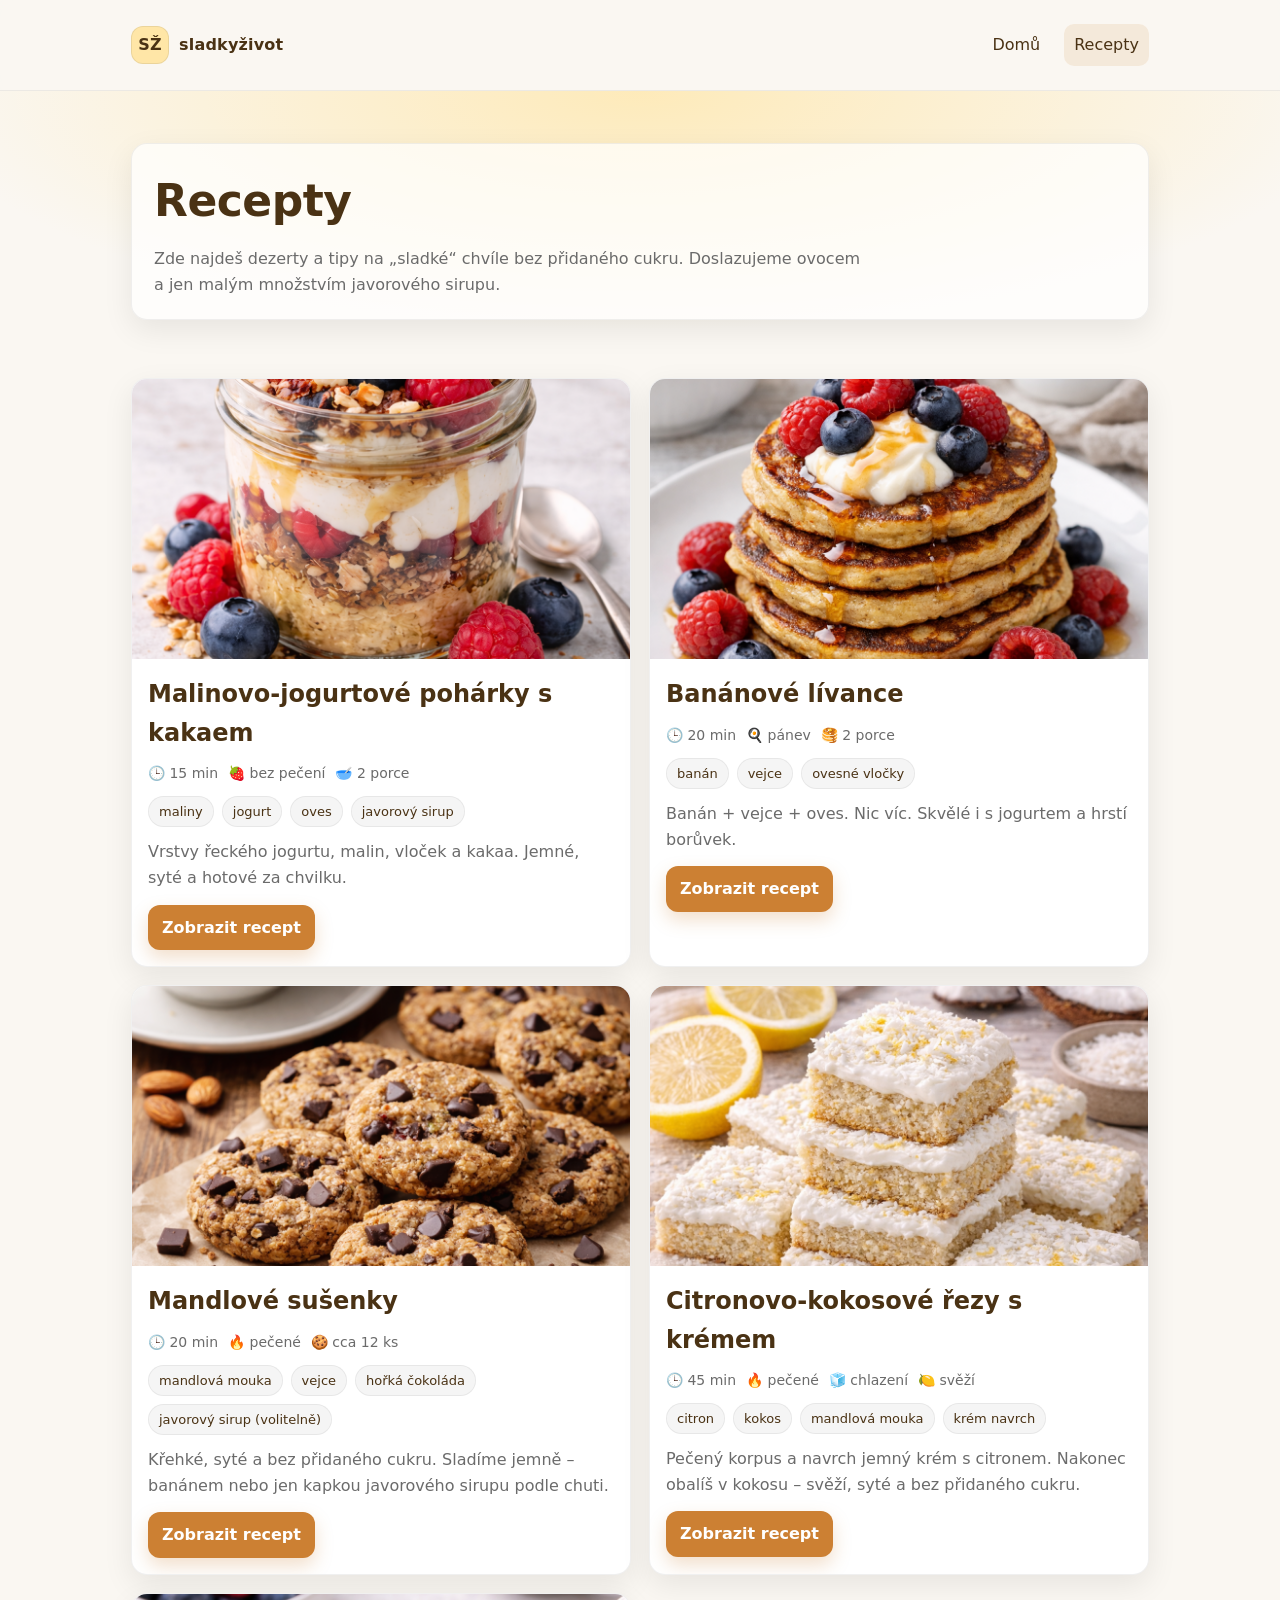
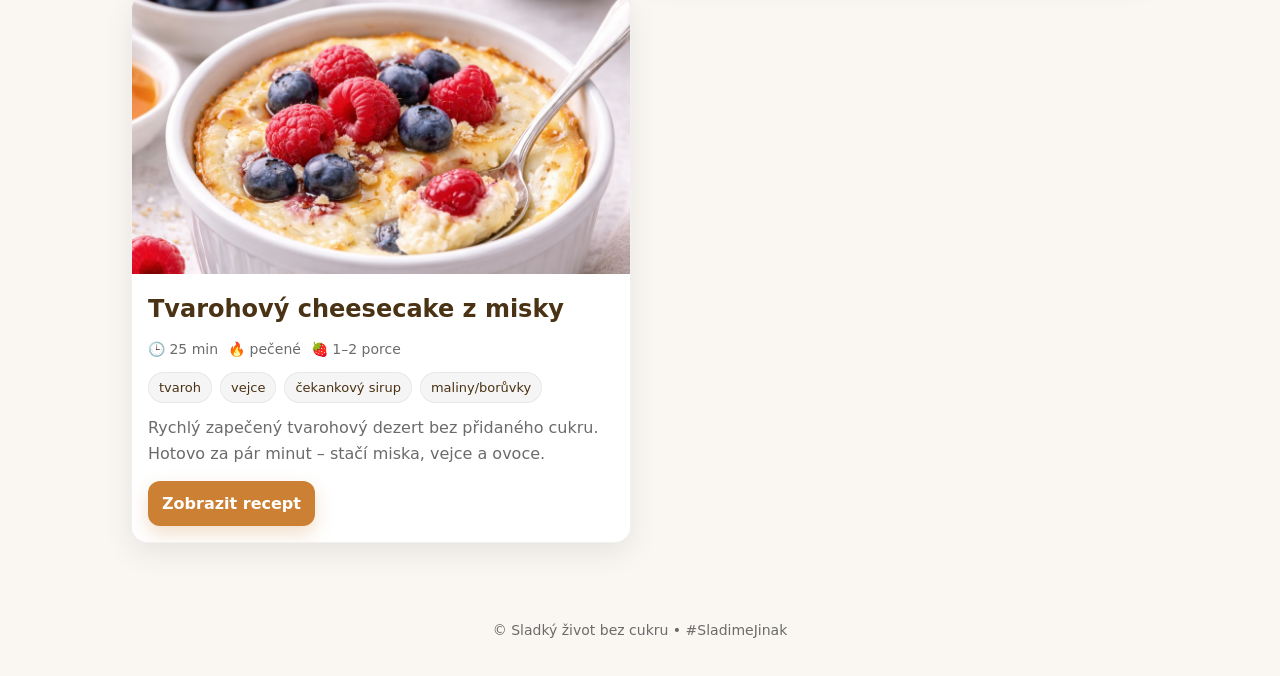
==== recepty.html @ b485aa9c "feat: Add umami web tracking analyzer" ====
<!DOCTYPE html>

<html lang="cs">
 <head>
  <meta charset="utf-8"/>
  <meta content="width=device-width,initial-scale=1" name="viewport"/>
  <title>Recepty • Sladký život bez cukru</title>
  <meta content="Dezerty bez přidaného cukru: jednoduché recepty, které doslazuje ovoce nebo malé množství javorového sirupu." name="description"/>
  <link href="assets/css/styles.css" rel="stylesheet"/>
  <script defer src="https://cloud.umami.is/script.js" data-website-id="2ecc7bef-0c24-413a-a776-a71b68c7d9f5"></script>
 </head>
 <body>
  <header class="site-header">
   <div class="container nav">
    <a class="brand" href="index.html">
     <span class="brand-badge">SŽ</span>
     <span>sladkyživot</span>
    </a>
    <nav aria-label="Hlavní navigace" class="nav-links">
     <a href="index.html">Domů</a>
     <a aria-current="page" href="recepty.html">Recepty</a>
    </nav>
   </div>
  </header>
  <main>
   <section class="hero">
    <div class="container">
     <div class="hero-card">
      <h1>Recepty</h1>
      <p>
       Zde najdeš dezerty a tipy na „sladké“ chvíle bez přidaného cukru.
          Doslazujeme ovocem a jen malým množstvím javorového sirupu.
      </p>
     </div>
    </div>
   </section>
   <section class="container">
    <div class="grid cols-2">
     <article class="card">
      <img alt="Malinovo-jogurtový pohárek s ovocem" loading="lazy" src="assets/img/recepty/malinovo-jogurtove-poharky.png"/>
      <div class="card-body">
       <h2>Malinovo‑jogurtové pohárky s kakaem</h2>
       <div class="meta">
        <span>🕒 15 min</span>
        <span>🍓 bez pečení</span>
        <span>🥣 2 porce</span>
       </div>
       <div class="badges">
        <span class="badge">maliny</span>
        <span class="badge">jogurt</span>
        <span class="badge">oves</span>
        <span class="badge">javorový sirup</span>
       </div>
       <p style="margin-top:12px;">
        Vrstvy řeckého jogurtu, malin, vloček a kakaa. Jemné, syté a hotové za chvilku.
       </p>
       <p style="margin-top:14px;">
        <a class="btn" href="recepty/malinovo-jogurtove-poharky.html">Zobrazit recept</a>
       </p>
      </div>
     </article>
     <article class="card">
      <img alt="Banánové lívance s ovocem a javorovým sirupem" loading="lazy" src="assets/img/recepty/bananove-livance.png"/>
      <div class="card-body">
       <h2>Banánové lívance</h2>
       <div class="meta">
        <span>🕒 20 min</span>
        <span>🍳 pánev</span>
        <span>🥞 2 porce</span>
       </div>
       <div class="badges">
        <span class="badge">banán</span>
        <span class="badge">vejce</span>
        <span class="badge">ovesné vločky</span>
       </div>
       <p style="margin-top:12px;">
        Banán + vejce + oves. Nic víc. Skvělé i s jogurtem a hrstí borůvek.
       </p>
       <p style="margin-top:14px;">
        <a class="btn" href="recepty/bananove-livance.html">Zobrazit recept</a>
       </p>
      </div>
     </article>
     <article class="card">
      <img alt="Mandlové sušenky bez přidaného cukru s čajem" loading="lazy" src="assets/img/recepty/mandlove-cookies-caj.png"/>
      <div class="card-body">
       <h2>Mandlové sušenky</h2>
       <div class="meta">
        <span>🕒 20 min</span>
        <span>🔥 pečené</span>
        <span>🍪 cca 12 ks</span>
       </div>
       <div class="badges">
        <span class="badge">mandlová mouka</span>
        <span class="badge">vejce</span>
        <span class="badge">hořká čokoláda</span>
        <span class="badge">javorový sirup (volitelně)</span>
       </div>
       <p style="margin-top:12px;">
        Křehké, syté a bez přidaného cukru. Sladíme jemně – banánem nebo jen kapkou javorového sirupu podle chuti.
       </p>
       <p style="margin-top:14px;">
        <a class="btn" href="recepty/mandlove-susenky.html">
         Zobrazit recept
        </a>
       </p>
      </div>
     </article>

     <article class="card">
      <img
        alt="Citronovo-kokosové řezy s krémem"
        loading="lazy"
        src="assets/img/recepty/citronovo-kokosove-rezy.png"
      />
      <div class="card-body">
        <h2>Citronovo-kokosové řezy s krémem</h2>
    
        <div class="meta">
          <span>🕒 45 min</span>
          <span>🔥 pečené</span>
          <span>🧊 chlazení</span>
          <span>🍋 svěží</span>
        </div>
    
        <div class="badges">
          <span class="badge">citron</span>
          <span class="badge">kokos</span>
          <span class="badge">mandlová mouka</span>
          <span class="badge">krém navrch</span>
        </div>
    
        <p style="margin-top:12px;">
          Pečený korpus a navrch jemný krém s citronem. Nakonec obalíš v kokosu – svěží, syté a bez přidaného cukru.
        </p>
    
        <p style="margin-top:14px;">
          <a class="btn" href="recepty/citronovo-kokosove-rezy.html">Zobrazit recept</a>
        </p>
      </div>
    </article>

    <article class="card">
      <img
        alt="Tvarohový cheesecake z misky s lesním ovocem"
        loading="lazy"
        src="assets/img/recepty/tvarohovy-cheesecake.png"
      />
      <div class="card-body">
        <h2>Tvarohový cheesecake z misky</h2>

        <div class="meta">
          <span>🕒 25 min</span>
          <span>🔥 pečené</span>
          <span>🍓 1–2 porce</span>
        </div>

        <div class="badges">
          <span class="badge">tvaroh</span>
          <span class="badge">vejce</span>
          <span class="badge">čekankový sirup</span>
          <span class="badge">maliny/borůvky</span>
        </div>

        <p style="margin-top:12px;">
          Rychlý zapečený tvarohový dezert bez přidaného cukru. Hotovo za pár minut – stačí miska, vejce a ovoce.
        </p>

        <p style="margin-top:14px;">
          <a class="btn" href="recepty/tvarohovy-cheesecake.html">Zobrazit recept</a>
        </p>
      </div>
    </article>
   
    </div>
    <div class="section">
     <!--
<p class="note">
        Tip: Recepty zatím přidáváš ručně – stačí zkopírovat jednu existující stránku receptu,
        přepsat text a změnit obrázek.
</p>
-->
    </div>
   </section>
  </main>
  <footer>
   © Sladký život bez cukru • #SladimeJinak
  </footer>
 </body>
</html>
---- assets/css/styles.css ----
:root{
  --bg:#faf7f2;
  --paper:#ffffff;
  --ink:#2b2b2b;
  --muted:#6b6b6b;
  --brand:#4a3214;
  --accent:#cc8033;
  --accent-2:#ffe6a7;
  --radius:16px;
  --shadow: 0 10px 30px rgba(0,0,0,.08);
}
*{box-sizing:border-box}
body{
  margin:0;
  font-family: system-ui, -apple-system, Segoe UI, Roboto, Arial, sans-serif;
  line-height:1.6;
  background:var(--bg);
  color:var(--ink);
}
.container{max-width:1050px;margin:0 auto;padding:24px 16px}

/* Header / nav */
.site-header{
  position:sticky;top:0;z-index:10;
  backdrop-filter:saturate(140%) blur(10px);
  background: rgba(250,247,242,.85);
  border-bottom:1px solid rgba(0,0,0,.06);
}
.nav{
  display:flex;align-items:center;justify-content:space-between;gap:14px;
}
.brand{
  display:flex;align-items:center;gap:10px;
  text-decoration:none;color:var(--brand);
  font-weight:800;letter-spacing:.2px;
}
.brand-badge{
  width:38px;height:38px;border-radius:12px;
  display:grid;place-items:center;
  background:var(--accent-2);
  border:1px solid rgba(0,0,0,.08);
  font-weight:900;
}
.nav a{color:var(--brand);text-decoration:none}
.nav-links{display:flex;align-items:center;gap:14px}
.nav-links a{padding:8px 10px;border-radius:10px}
.nav-links a[aria-current="page"],
.nav-links a:hover{background:rgba(204,128,51,.12)}

.btn{
  display:inline-flex;align-items:center;justify-content:center;
  background:var(--accent);
  color:white;text-decoration:none;
  padding:10px 14px;border-radius:12px;
  font-weight:700;
  box-shadow: 0 8px 18px rgba(204,128,51,.25);
}
.btn:hover{filter:brightness(.98)}
.btn.secondary{background:transparent;color:var(--brand);border:1px solid rgba(0,0,0,.12);box-shadow:none}

/* Hero */
.hero{
  background: radial-gradient(1200px 400px at 50% 0%, rgba(255,230,167,.75), transparent 60%);
  padding:28px 0 10px;
}
.hero-card{
  background:rgba(255,255,255,.7);
  border:1px solid rgba(0,0,0,.06);
  border-radius:var(--radius);
  box-shadow: var(--shadow);
  padding:22px;
}
.hero h1{margin:0;color:var(--brand);font-size:clamp(28px,4vw,44px);letter-spacing:-.5px}
.hero p{margin:10px 0 0;color:var(--muted);max-width:70ch}

/* Cards */
.grid{display:grid;gap:18px}
@media (min-width: 860px){.grid.cols-2{grid-template-columns:1fr 1fr}}
.card{
  background:var(--paper);
  border:1px solid rgba(0,0,0,.06);
  border-radius:var(--radius);
  box-shadow: var(--shadow);
  overflow:hidden;
}
.card-body{padding:16px}
.card h2,.card h3{margin:0 0 8px;color:var(--brand)}
.card p{margin:0;color:var(--muted)}
.card img{width:100%;height:240px;object-fit:cover;display:block}
@media (min-width: 860px){.card img{height:280px}}

.badges{display:flex;flex-wrap:wrap;gap:8px;margin-top:12px}
.badge{
  font-size:13px;line-height:1;
  padding:8px 10px;border-radius:999px;
  background:rgba(0,0,0,.04);
  border:1px solid rgba(0,0,0,.06);
  color:var(--brand);
}

.meta{display:flex;flex-wrap:wrap;gap:10px;margin-top:10px;color:var(--muted);font-size:14px}
.meta span{display:inline-flex;gap:6px;align-items:center}

/* Recipe page */
.recipe-header{display:flex;flex-direction:column;gap:14px}
.recipe-header img{width:100%;border-radius:var(--radius);border:1px solid rgba(0,0,0,.06);box-shadow:var(--shadow)}
@media (min-width: 900px){
  .recipe-header{flex-direction:row;align-items:stretch}
  .recipe-header .recipe-cover{flex:1.2}
  .recipe-header .recipe-intro{flex:1}
  .recipe-header img{height:100%;object-fit:cover}
}
.section{margin-top:18px}
.section h2{margin:0 0 10px;color:var(--brand)}
.list{padding-left:18px;margin:0;color:var(--ink)}
.list li{margin:6px 0}
.note{background:rgba(204,128,51,.10);border:1px solid rgba(204,128,51,.25);padding:12px 14px;border-radius:14px;color:var(--brand)}

footer{padding:34px 16px;text-align:center;color:var(--muted);font-size:14px}

/* Mobile nav fallback (simple) */
@media (max-width: 520px){
  .nav-links{gap:6px}
  .btn{padding:10px 12px}
}

/* --- Additions to support current HTML --- */

/* Small helpers */
.pill{
  display:inline-flex;
  align-items:center;
  gap:8px;
  padding:8px 12px;
  border-radius:999px;
  background:rgba(204,128,51,.12);
  border:1px solid rgba(204,128,51,.22);
  color:var(--brand);
  font-weight:700;
  font-size:14px;
  width:fit-content;
}
.small{font-size:14px;color:var(--muted)}
.actions{display:flex;gap:10px;flex-wrap:wrap;margin-top:14px}

/* Button variants used in HTML */
.btn-primary{ /* keep compatibility */
  background:var(--accent);
  color:#fff;
  box-shadow: 0 8px 18px rgba(204,128,51,.25);
}
.btn-primary:hover{filter:brightness(.98)}

/* Mobile menu button + panel */
.menu-btn{
  appearance:none;
  border:1px solid rgba(0,0,0,.12);
  background:rgba(255,255,255,.7);
  border-radius:12px;
  padding:10px 12px;
  font-size:18px;
  line-height:1;
  color:var(--brand);
  cursor:pointer;
  display:none; /* shown on mobile */
}
.menu-btn:hover{background:rgba(204,128,51,.10)}

.mobile-panel{
  display:none;
  margin-top:10px;
  padding:10px;
  border:1px solid rgba(0,0,0,.06);
  border-radius:14px;
  background:rgba(255,255,255,.75);
  box-shadow: var(--shadow);
}
.mobile-panel a{
  display:block;
  padding:10px 12px;
  border-radius:12px;
  color:var(--brand);
  text-decoration:none;
}
.mobile-panel a:hover{background:rgba(204,128,51,.12)}
.mobile-panel.open{display:block}

/* Responsive nav: collapse links into hamburger */
@media (max-width: 700px){
  .nav-links{display:none}
  .menu-btn{display:inline-flex}
}

/* Footer class used in index.html */
.footer{padding:34px 16px;text-align:center;color:var(--muted);font-size:14px}
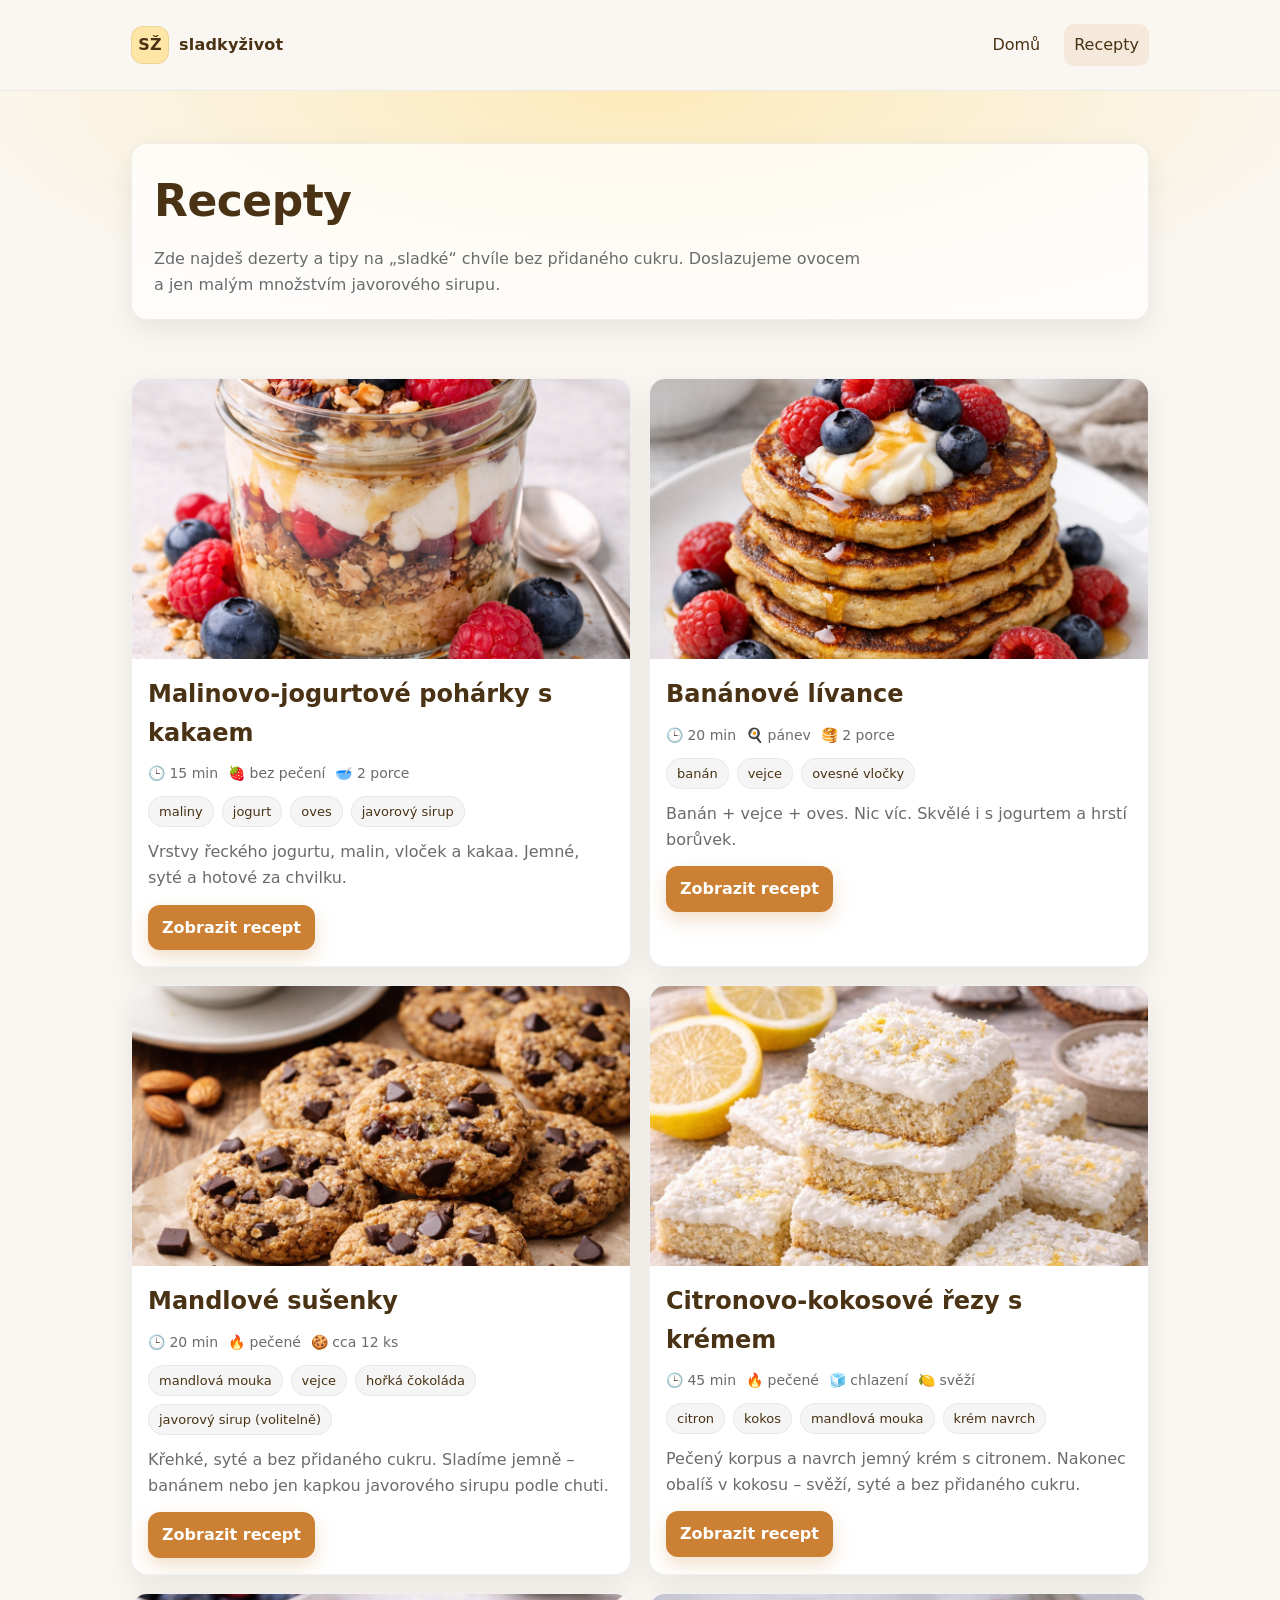
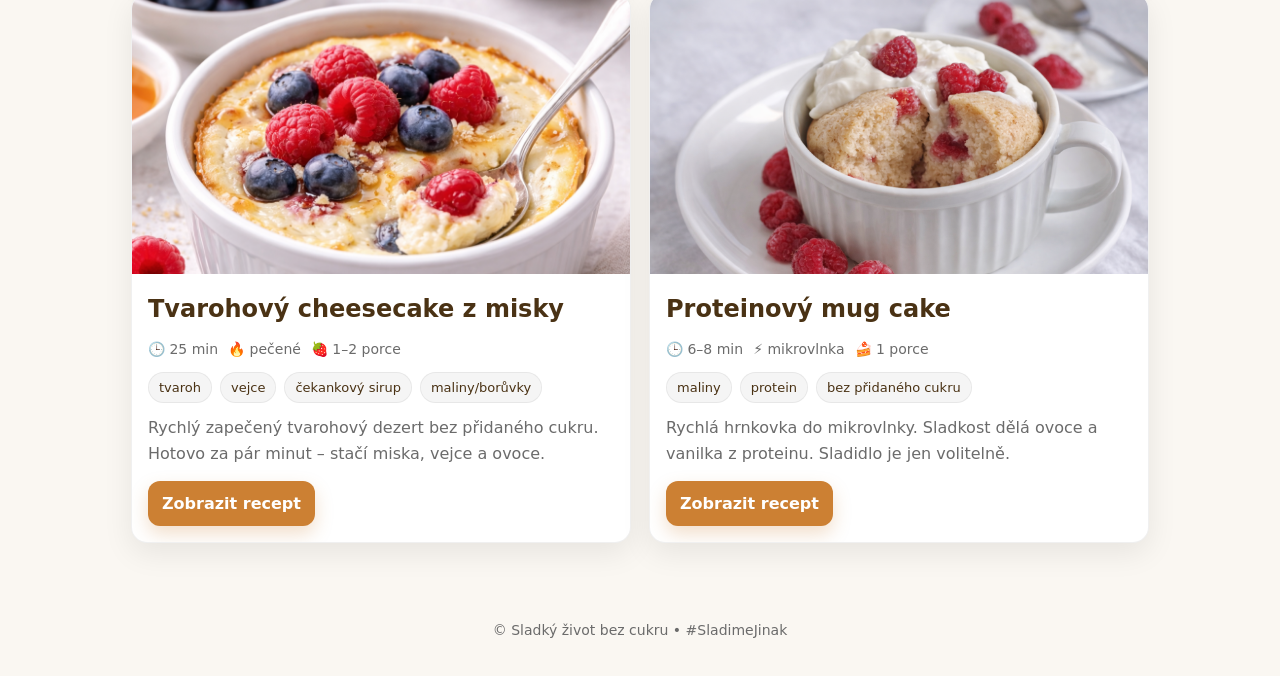
==== commit 483bc9e2: "proteinovy kolacek" ====
--- a/recepty.html
+++ b/recepty.html
@@ -7,6 +7,14 @@
   <title>Recepty • Sladký život bez cukru</title>
   <meta content="Dezerty bez přidaného cukru: jednoduché recepty, které doslazuje ovoce nebo malé množství javorového sirupu." name="description"/>
   <link href="assets/css/styles.css" rel="stylesheet"/>
+
+  <link rel="icon" href="/assets/icons/favicon.ico">
+  <link rel="icon" type="image/png" sizes="32x32" href="/assets/icons/favicon-32x32.png">
+  <link rel="icon" type="image/png" sizes="16x16" href="/assets/icons/favicon-16x16.png">
+  <link rel="apple-touch-icon" sizes="180x180" href="/assets/icons/apple-touch-icon.png">
+  <link rel="manifest" href="/assets/icons/site.webmanifest">
+  
+  <link rel="sitemap" type="application/xml" href="/sitemap.xml">
   <script defer src="https://cloud.umami.is/script.js" data-website-id="2ecc7bef-0c24-413a-a776-a71b68c7d9f5"></script>
  </head>
  <body>
@@ -171,6 +179,35 @@
         </p>
       </div>
     </article>
+
+    <article class="card">
+      <img
+        alt="Proteinový mug cake v misce s jogurtem a borůvkami"
+        loading="lazy"
+        src="assets/img/recepty/proteinovy-mug-cake.png"
+      />
+      <div class="card-body">
+        <h2>Proteinový mug cake</h2>
+        <div class="meta">
+          <span>🕒 6–8 min</span>
+          <span>⚡ mikrovlnka</span>
+          <span>🍰 1 porce</span>
+        </div>
+        <div class="badges">
+          <span class="badge">maliny</span>
+          <span class="badge">protein</span>
+          <span class="badge">bez přidaného cukru</span>
+        </div>
+        <p style="margin-top:12px;">
+          Rychlá hrnkovka do mikrovlnky. Sladkost dělá ovoce a vanilka z proteinu.
+          Sladidlo je jen volitelně.
+        </p>
+        <p style="margin-top:14px;">
+          <a class="btn" href="recepty/proteinovy-mug-cake.html">Zobrazit recept</a>
+        </p>
+      </div>
+    </article>
+    
    
     </div>
     <div class="section">
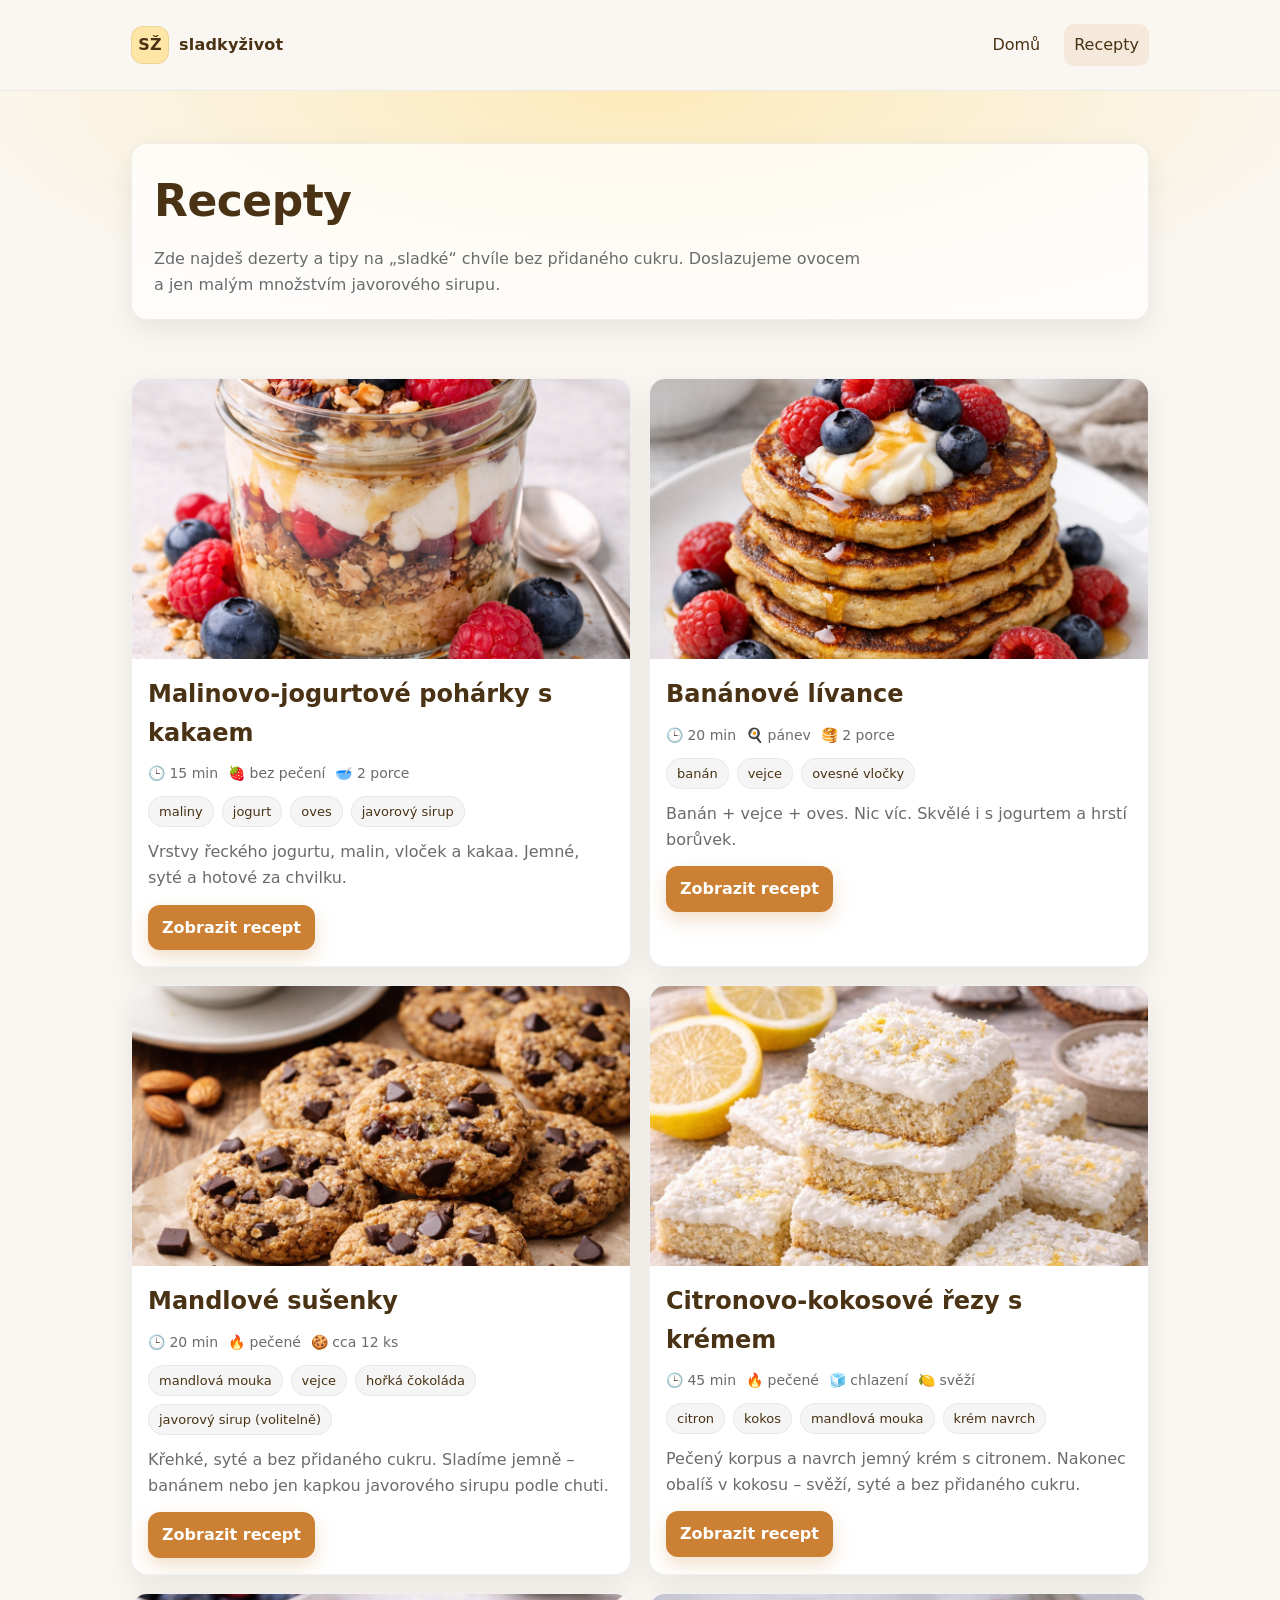
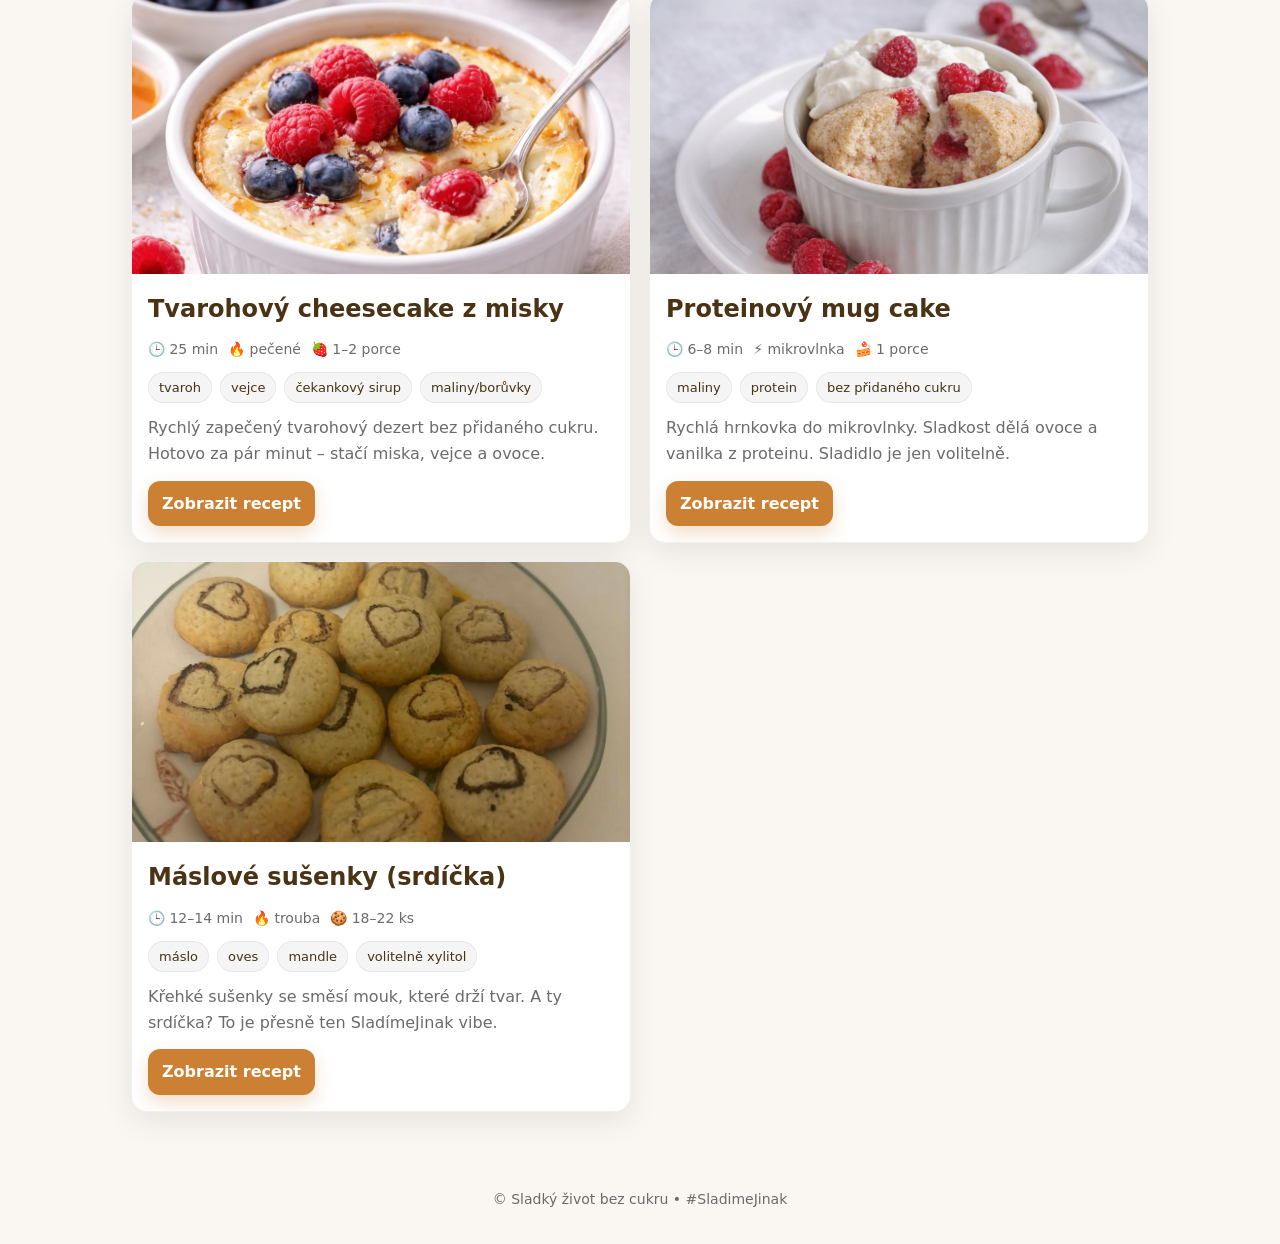
==== commit 2d5a47ef: "feat: Maslove susenky (srdicka)" ====
--- a/recepty.html
+++ b/recepty.html
@@ -207,6 +207,39 @@
         </p>
       </div>
     </article>
+
+    <article class="card">
+      <img
+        alt="Máslové sušenky se srdíčky"
+        loading="lazy"
+        src="assets/img/recepty/maslove-susenky-srdicka.jpg"
+      />
+      <div class="card-body">
+        <h2>Máslové sušenky (srdíčka)</h2>
+    
+        <div class="meta">
+          <span>🕒 12–14 min</span>
+          <span>🔥 trouba</span>
+          <span>🍪 18–22 ks</span>
+        </div>
+    
+        <div class="badges">
+          <span class="badge">máslo</span>
+          <span class="badge">oves</span>
+          <span class="badge">mandle</span>
+          <span class="badge">volitelně xylitol</span>
+        </div>
+    
+        <p style="margin-top:12px;">
+          Křehké sušenky se směsí mouk, které drží tvar. A ty srdíčka? To je přesně ten SladímeJinak vibe.
+        </p>
+    
+        <p style="margin-top:14px;">
+          <a class="btn" href="recepty/maslove-susenky.html">Zobrazit recept</a>
+        </p>
+      </div>
+    </article>
+    
     
    
     </div>
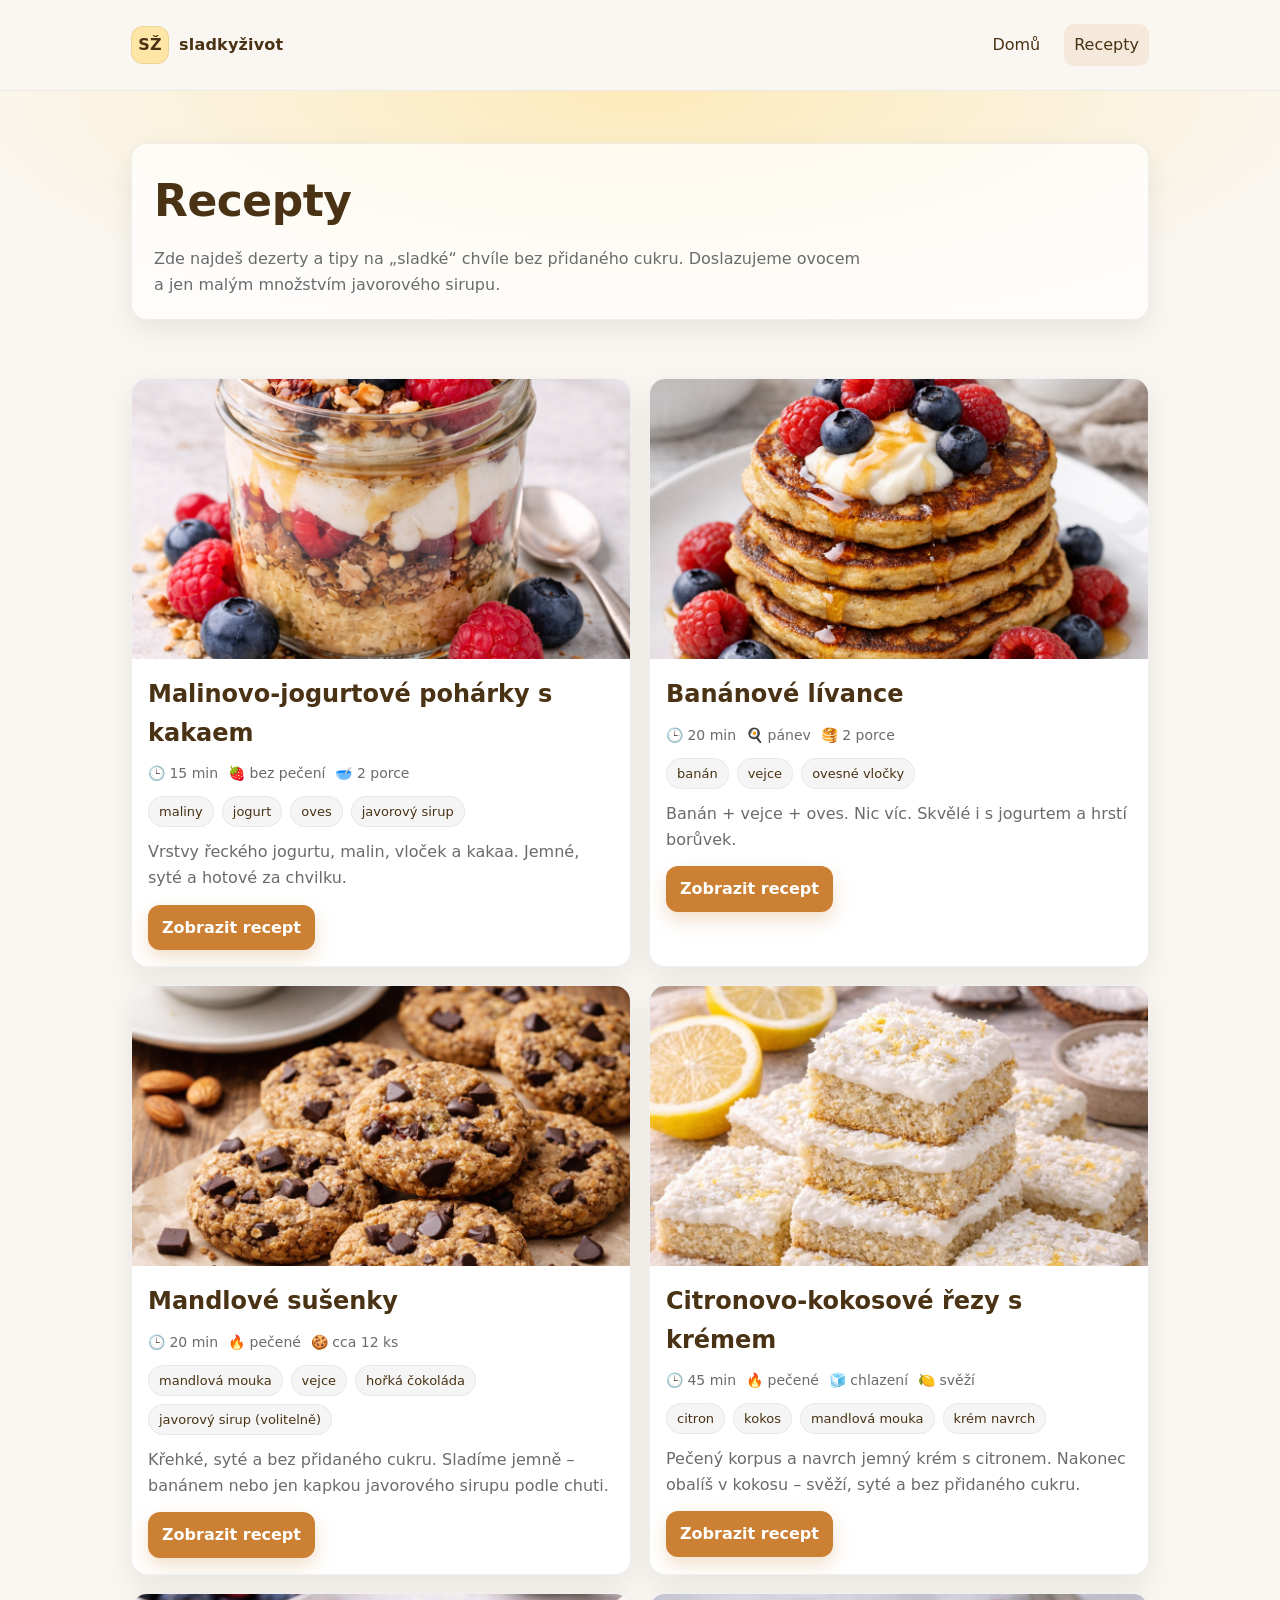
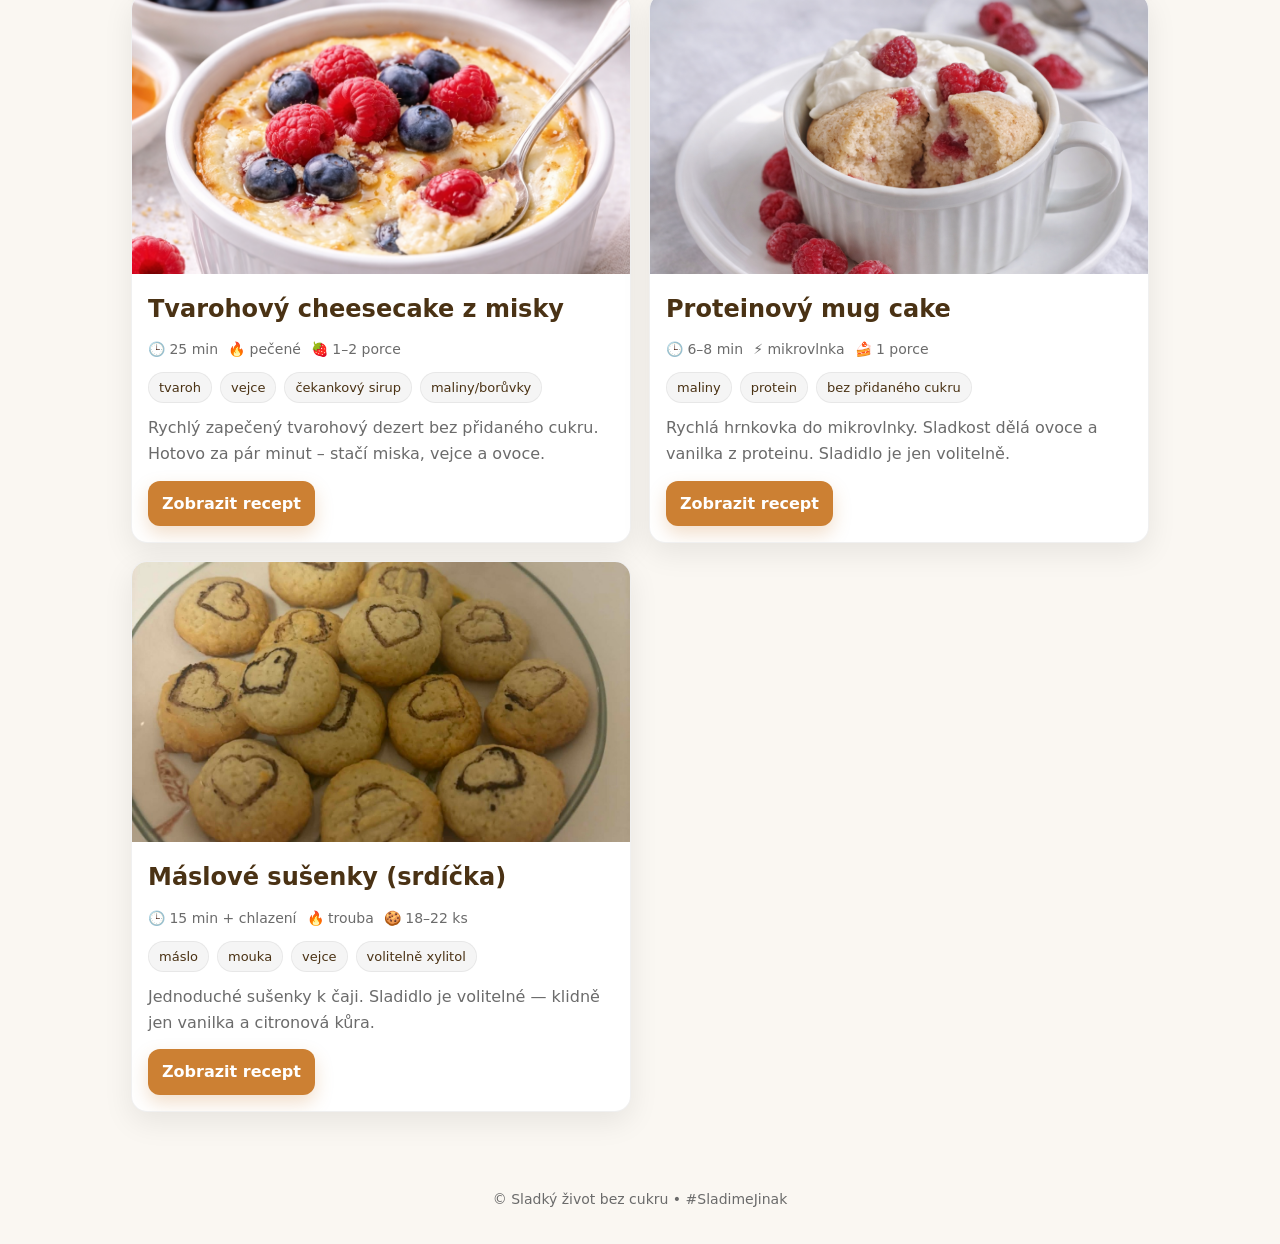
==== commit 462c56e2: "review na maslove susenky" ====
--- a/recepty.html
+++ b/recepty.html
@@ -214,24 +214,24 @@
         loading="lazy"
         src="assets/img/recepty/maslove-susenky-srdicka.jpg"
       />
-      <div class="card-body">
+          <div class="card-body">
         <h2>Máslové sušenky (srdíčka)</h2>
     
         <div class="meta">
-          <span>🕒 12–14 min</span>
+          <span>🕒 15 min + chlazení</span>
           <span>🔥 trouba</span>
           <span>🍪 18–22 ks</span>
         </div>
     
         <div class="badges">
           <span class="badge">máslo</span>
-          <span class="badge">oves</span>
-          <span class="badge">mandle</span>
+          <span class="badge">mouka</span>
+          <span class="badge">vejce</span>
           <span class="badge">volitelně xylitol</span>
         </div>
     
         <p style="margin-top:12px;">
-          Křehké sušenky se směsí mouk, které drží tvar. A ty srdíčka? To je přesně ten SladímeJinak vibe.
+          Jednoduché sušenky k čaji. Sladidlo je volitelné — klidně jen vanilka a citronová kůra.
         </p>
     
         <p style="margin-top:14px;">
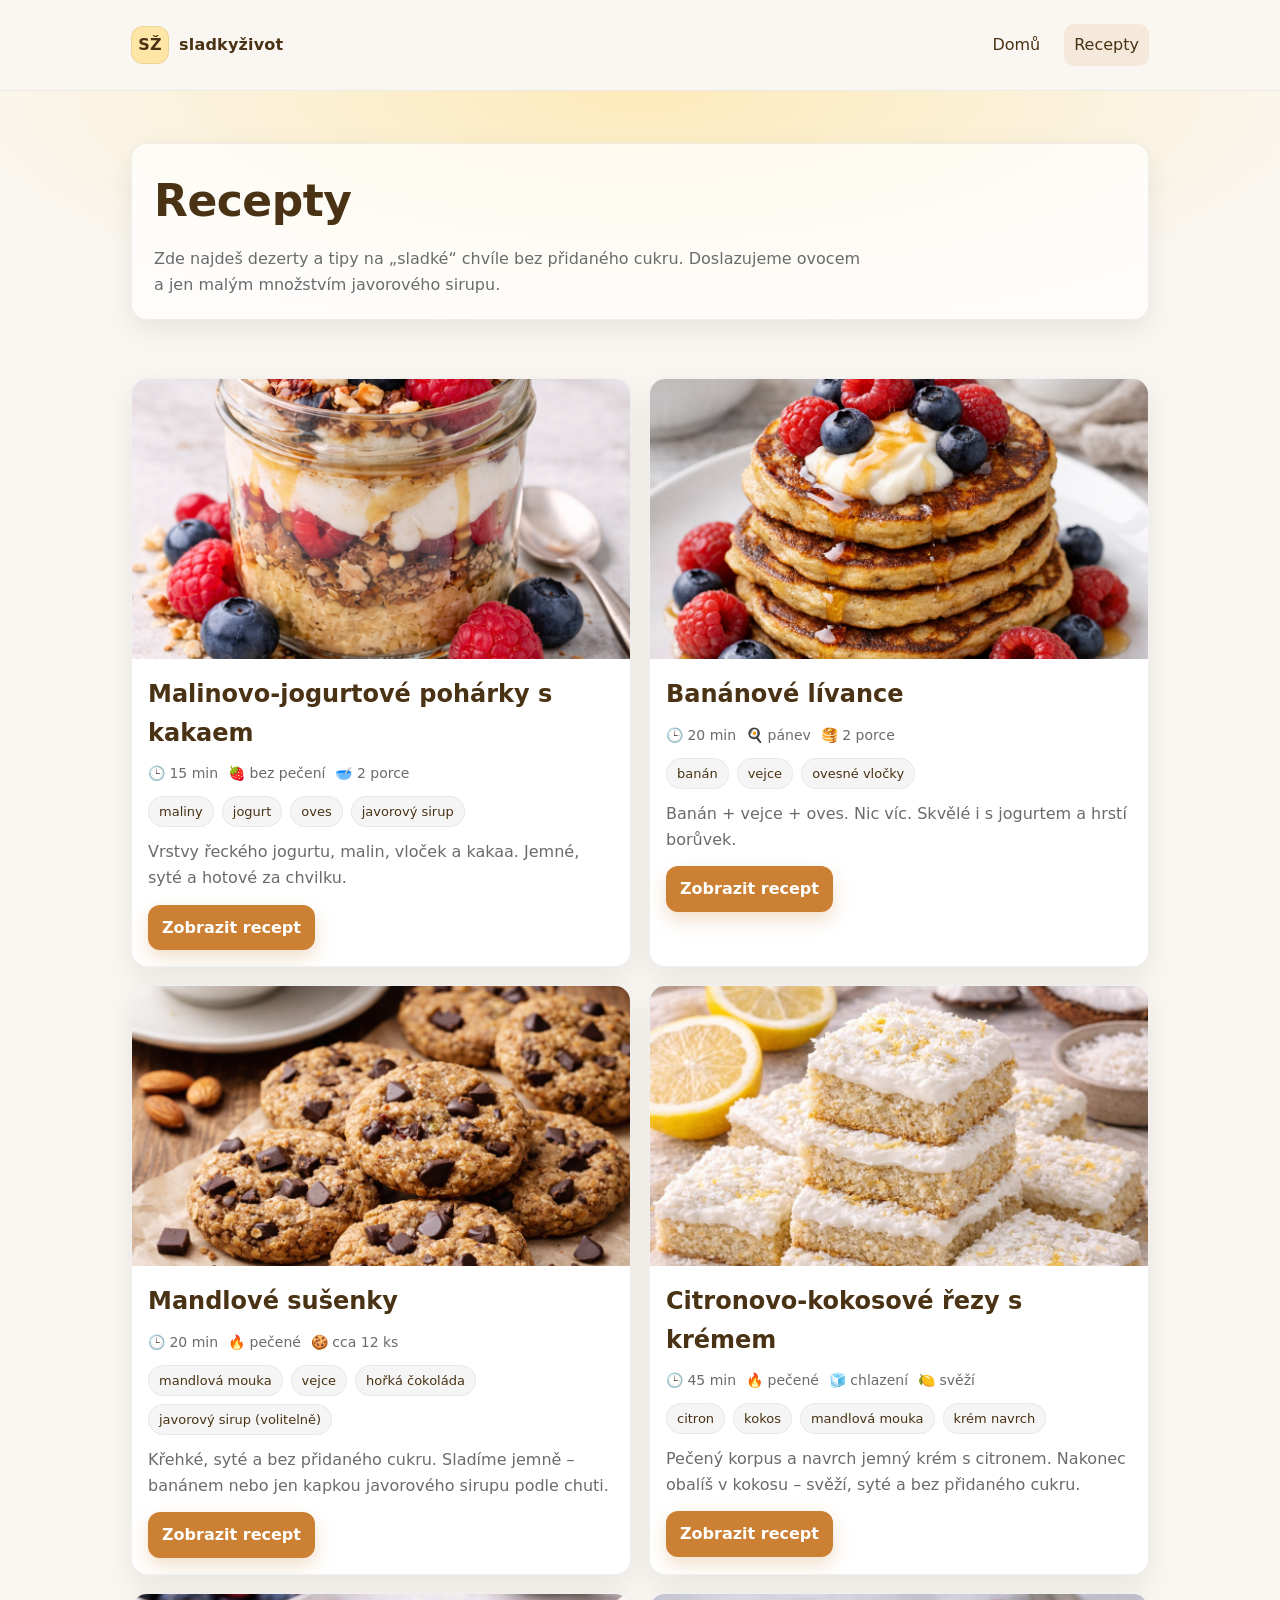
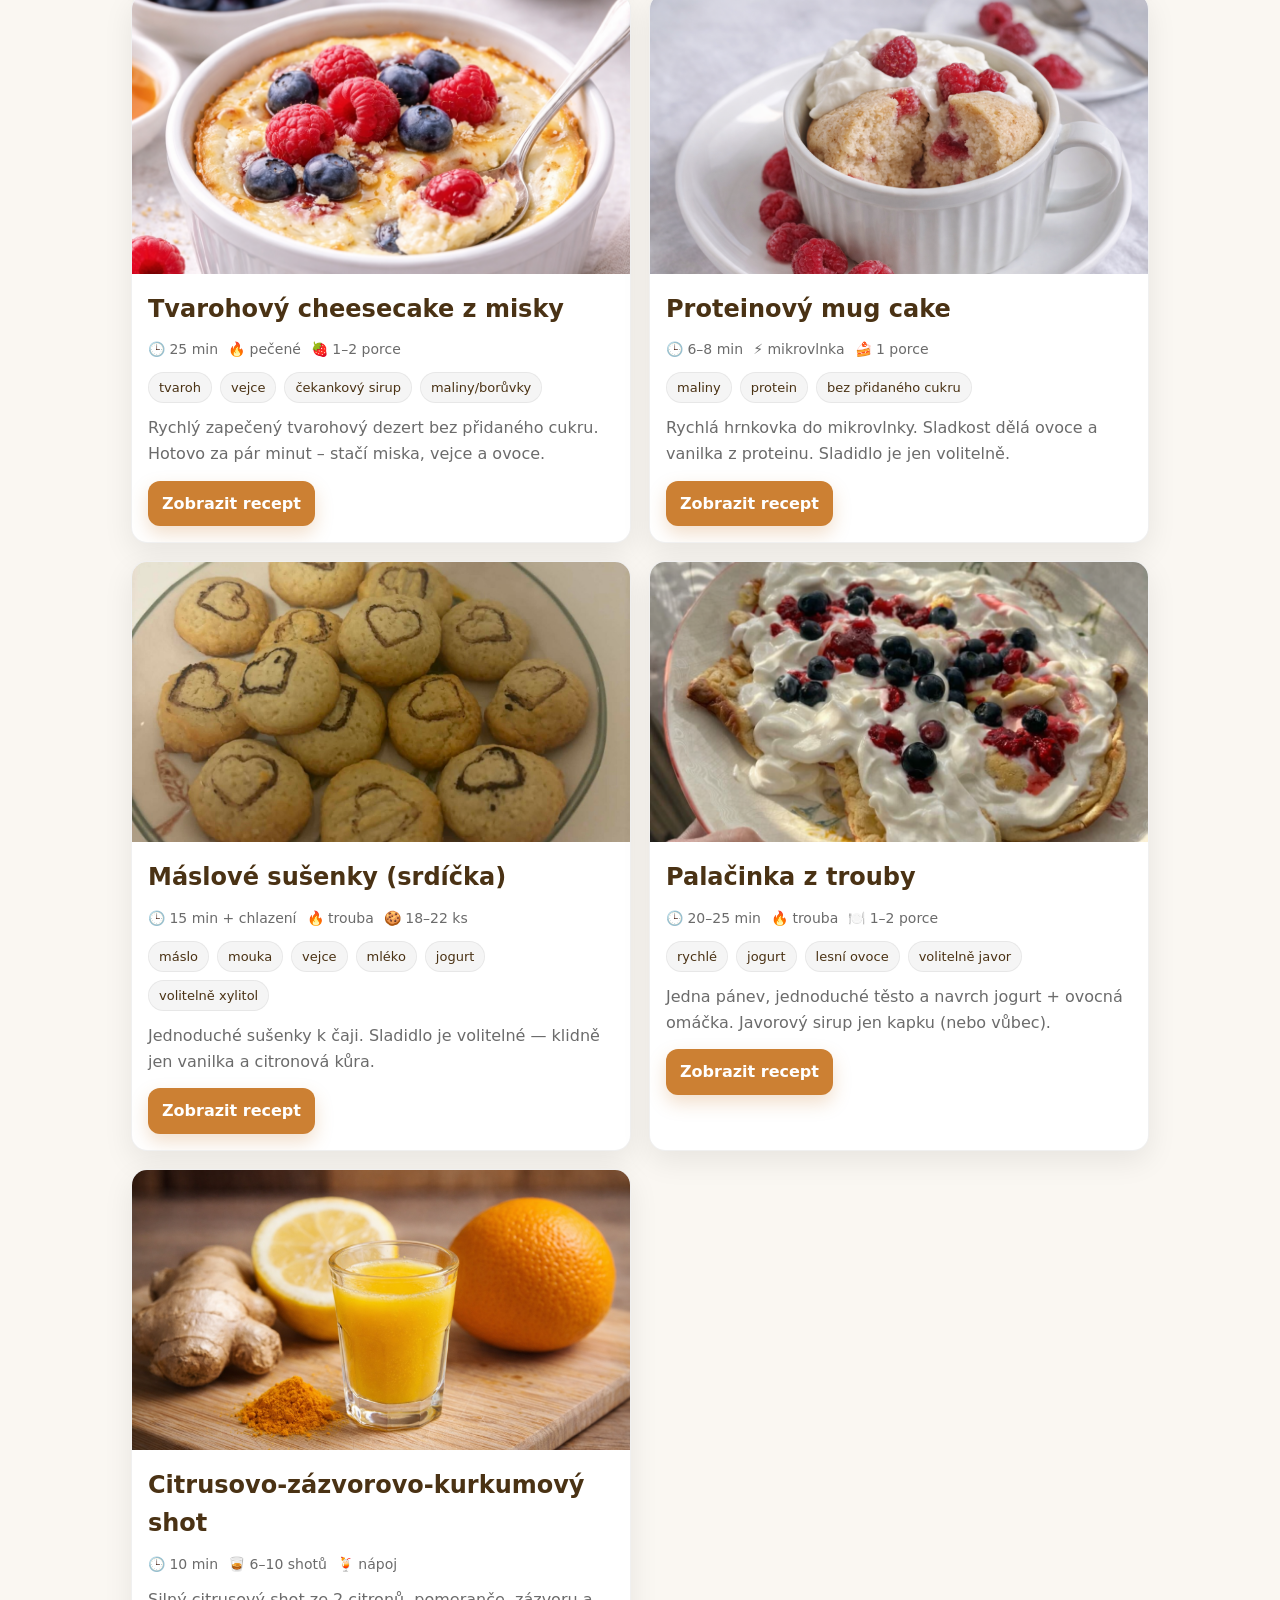
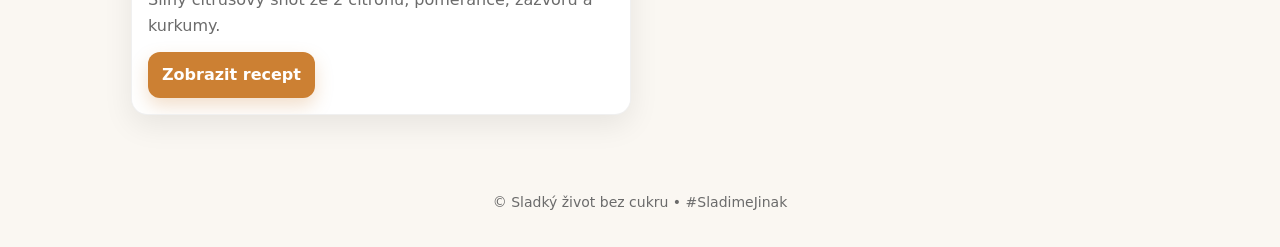
==== commit 33488776: "citrusovy shot" ====
--- a/recepty.html
+++ b/recepty.html
@@ -227,6 +227,8 @@
           <span class="badge">máslo</span>
           <span class="badge">mouka</span>
           <span class="badge">vejce</span>
+          <span class="badge">mléko</span>
+          <span class="badge">jogurt</span>
           <span class="badge">volitelně xylitol</span>
         </div>
     
@@ -240,7 +242,48 @@
       </div>
     </article>
     
-    
+    <article class="card">
+      <img
+        alt="Palačinka z trouby s jogurtem a lesním ovocem"
+        loading="lazy"
+        src="assets/img/recepty/palacinka-z-trouby.jpg" />
+      <div class="card-body">
+        <h2>Palačinka z trouby</h2>
+        <div class="meta">
+          <span>🕒 20–25 min</span>
+          <span>🔥 trouba</span>
+          <span>🍽️ 1–2 porce</span>
+        </div>
+        <div class="badges">
+          <span class="badge">rychlé</span>
+          <span class="badge">jogurt</span>
+          <span class="badge">lesní ovoce</span>
+          <span class="badge">volitelně javor</span>
+        </div>
+        <p style="margin-top:12px;">
+          Jedna pánev, jednoduché těsto a navrch jogurt + ovocná omáčka. Javorový sirup jen kapku (nebo vůbec).
+        </p>
+        <p style="margin-top:14px;">
+          <a class="btn" href="recepty/palacinka-z-trouby.html">Zobrazit recept</a>
+        </p>
+      </div>
+    </article>
+
+    <article class="card">
+        <img src="assets/img/recepty/citrusovy-zazvorovo-kurkumovy-shot.png" alt="Citrusovo‑zázvorovo‑kurkumový shot" loading="lazy">
+        <div class="card-body">
+          <h2>Citrusovo‑zázvorovo‑kurkumový shot</h2>
+          <div class="meta">
+            <span>🕒 10 min</span>
+            <span>🥃 6–10 shotů</span>
+            <span>🍹 nápoj</span>
+          </div>
+          <p style="margin-top:12px;">Silný citrusový shot ze 2 citronů, pomeranče, zázvoru a kurkumy.</p>
+          <p style="margin-top:14px;">
+            <a class="btn" href="recepty/citrusovy-zazvorovo-kurkumovy-shot.html">Zobrazit recept</a>
+          </p>
+        </div>
+    </article>
    
     </div>
     <div class="section">
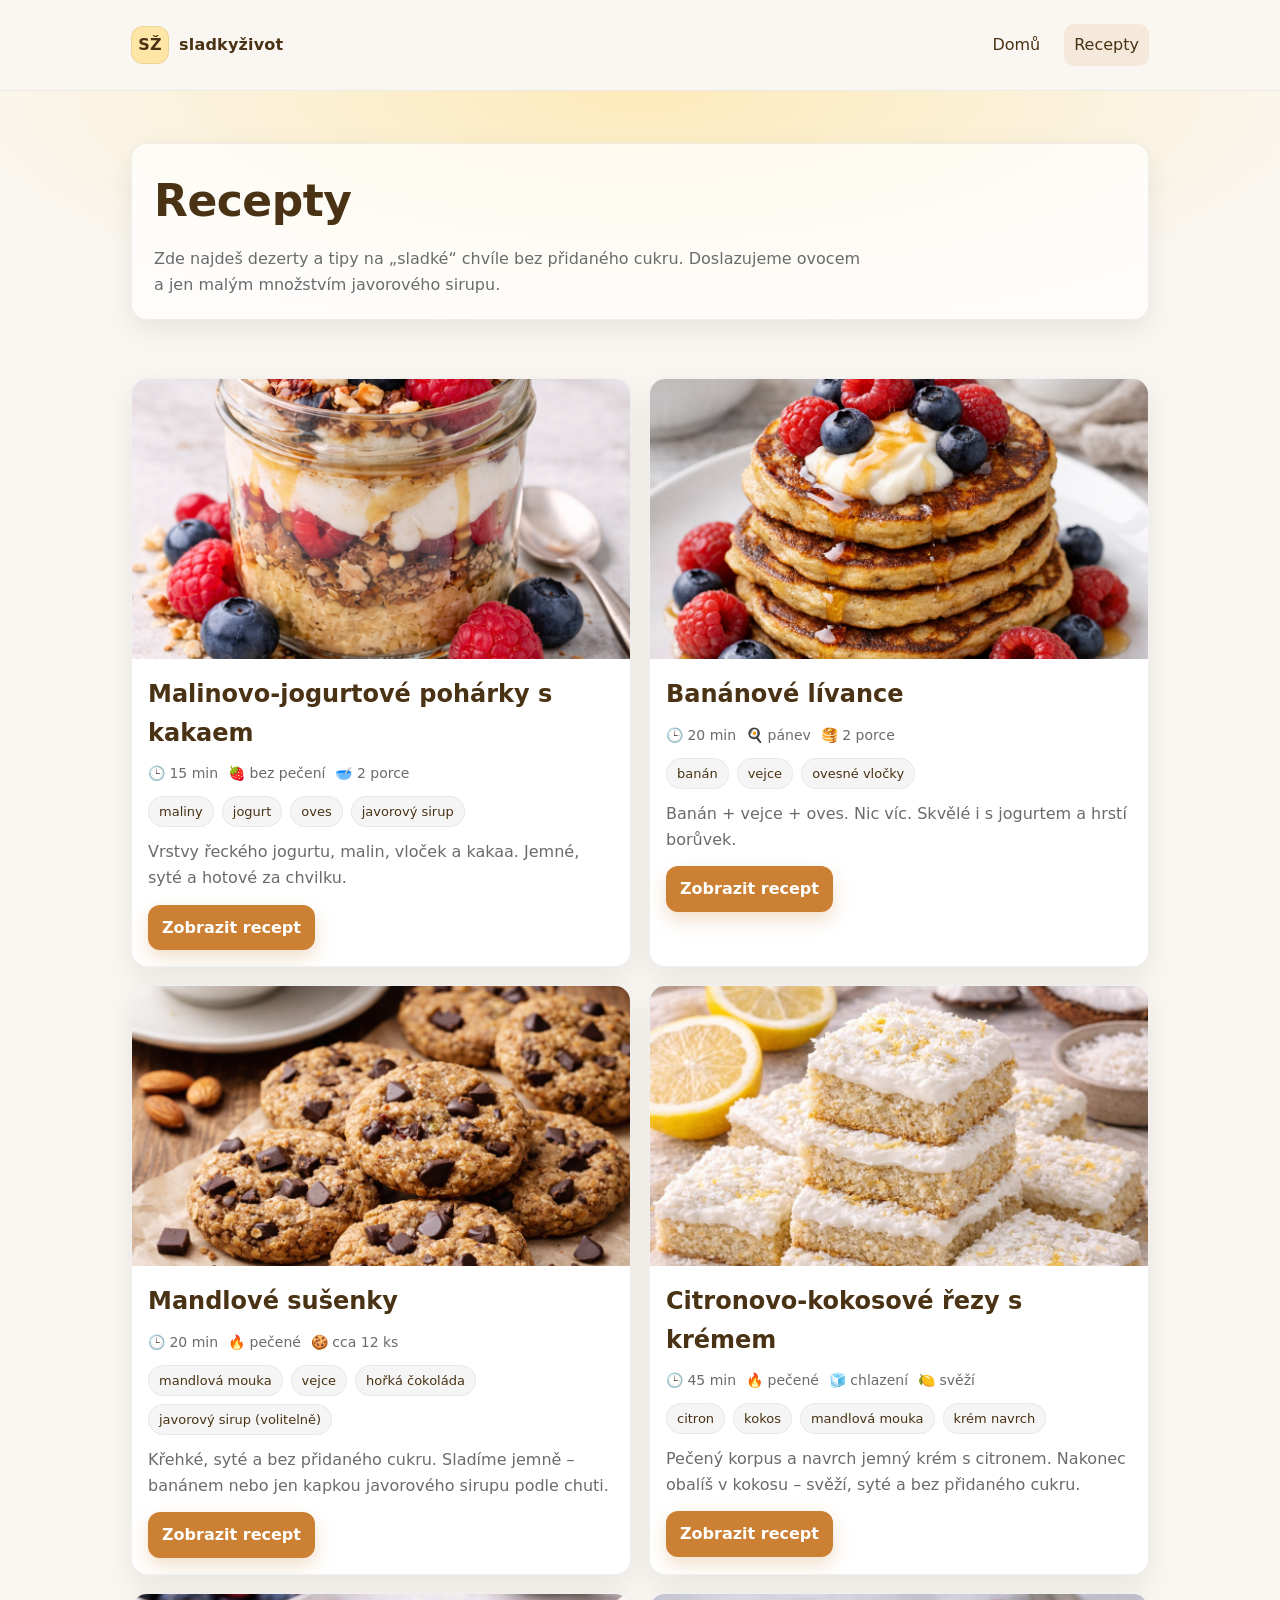
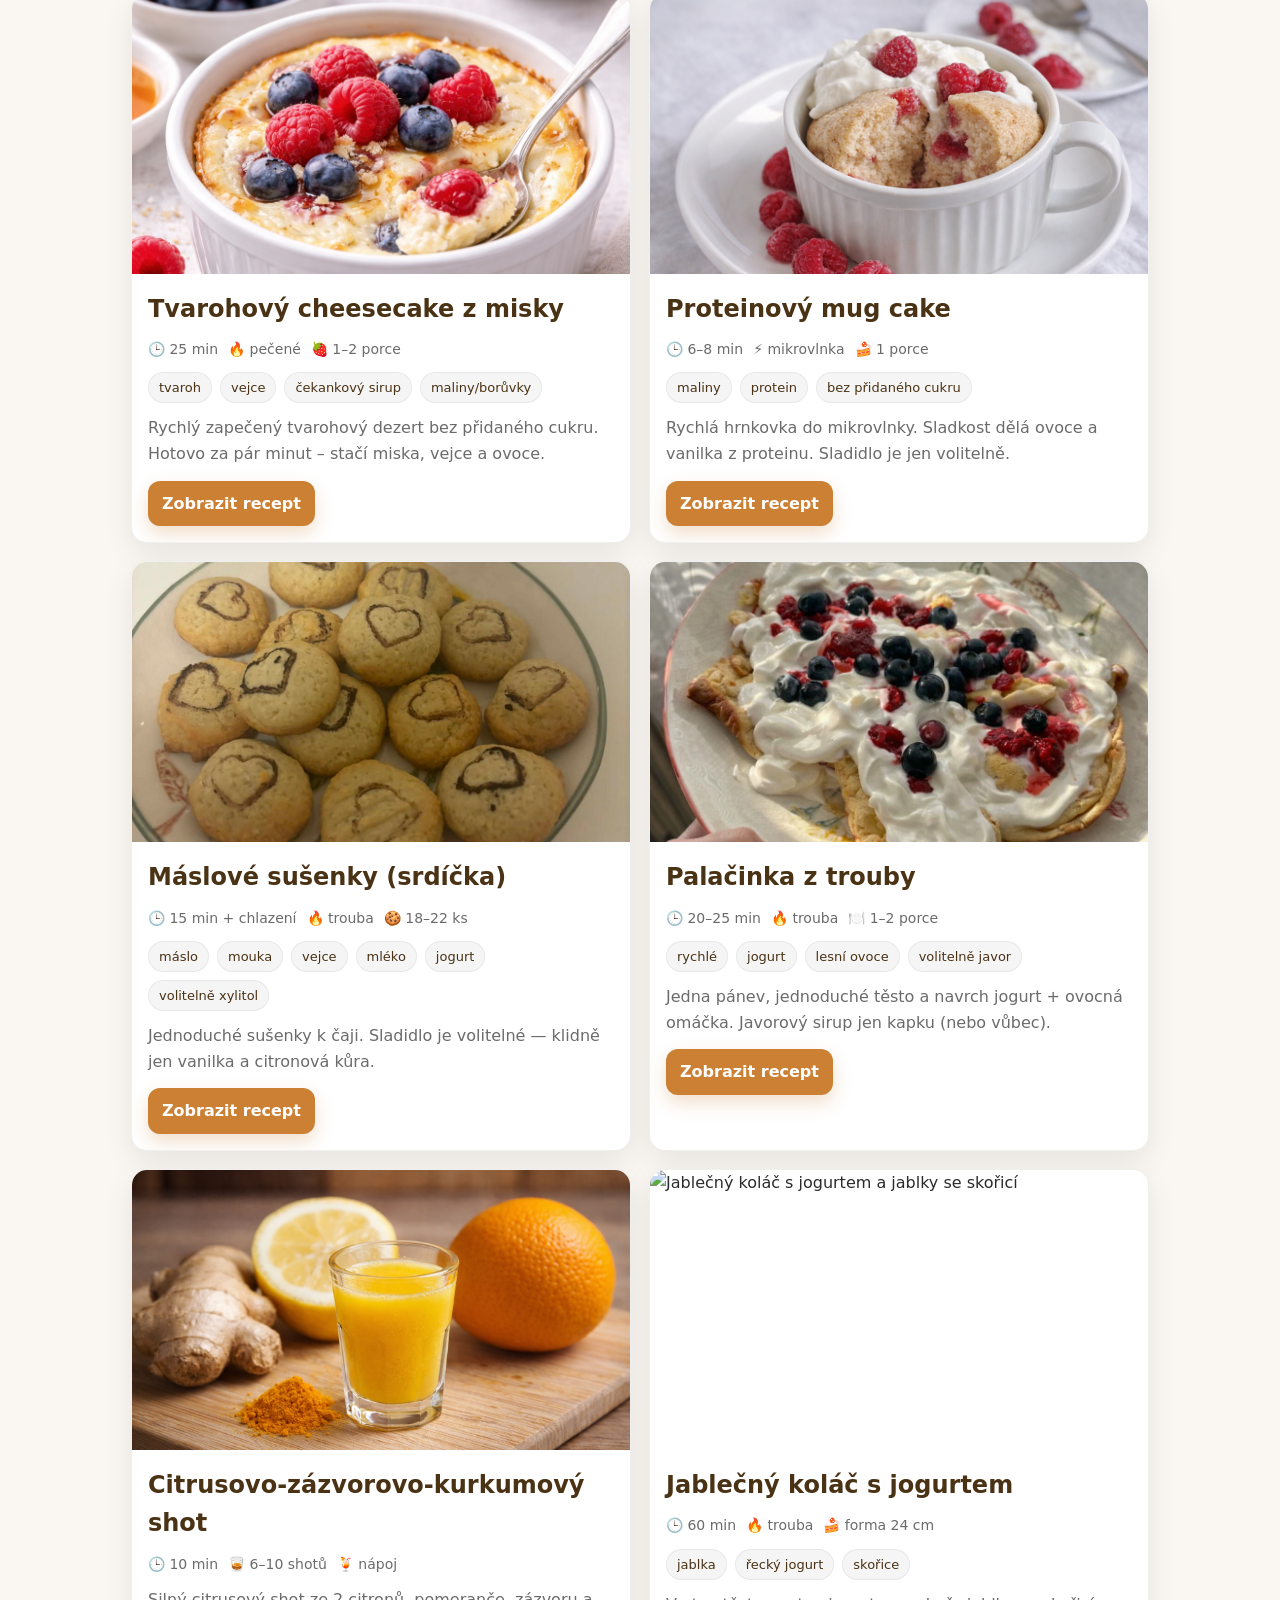
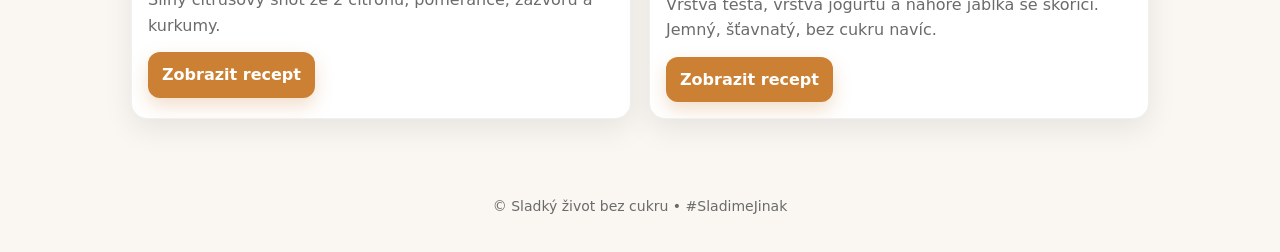
==== commit e157e4e9: "feat: Jablecny kolac" ====
--- a/recepty.html
+++ b/recepty.html
@@ -284,6 +284,27 @@
           </p>
         </div>
     </article>
+
+    <article class="card">
+      <img src="assets/img/recepty/jablecny-kolac-s-jogurtem.png" alt="Jablečný koláč s jogurtem a jablky se skořicí" loading="lazy">
+      <div class="card-body">
+        <h2>Jablečný koláč s jogurtem</h2>
+        <div class="meta">
+          <span>🕒 60 min</span>
+          <span>🔥 trouba</span>
+          <span>🍰 forma 24 cm</span>
+        </div>
+        <div class="badges">
+          <span class="badge">jablka</span>
+          <span class="badge">řecký jogurt</span>
+          <span class="badge">skořice</span>
+        </div>
+        <p style="margin-top:12px;">Vrstva těsta, vrstva jogurtu a nahoře jablka se skořicí. Jemný, šťavnatý, bez cukru navíc.</p>
+        <p style="margin-top:14px;">
+          <a class="btn" href="recepty/jablecny-kolac-s-jogurtem.html">Zobrazit recept</a>
+        </p>
+      </div>
+    </article>
    
     </div>
     <div class="section">
